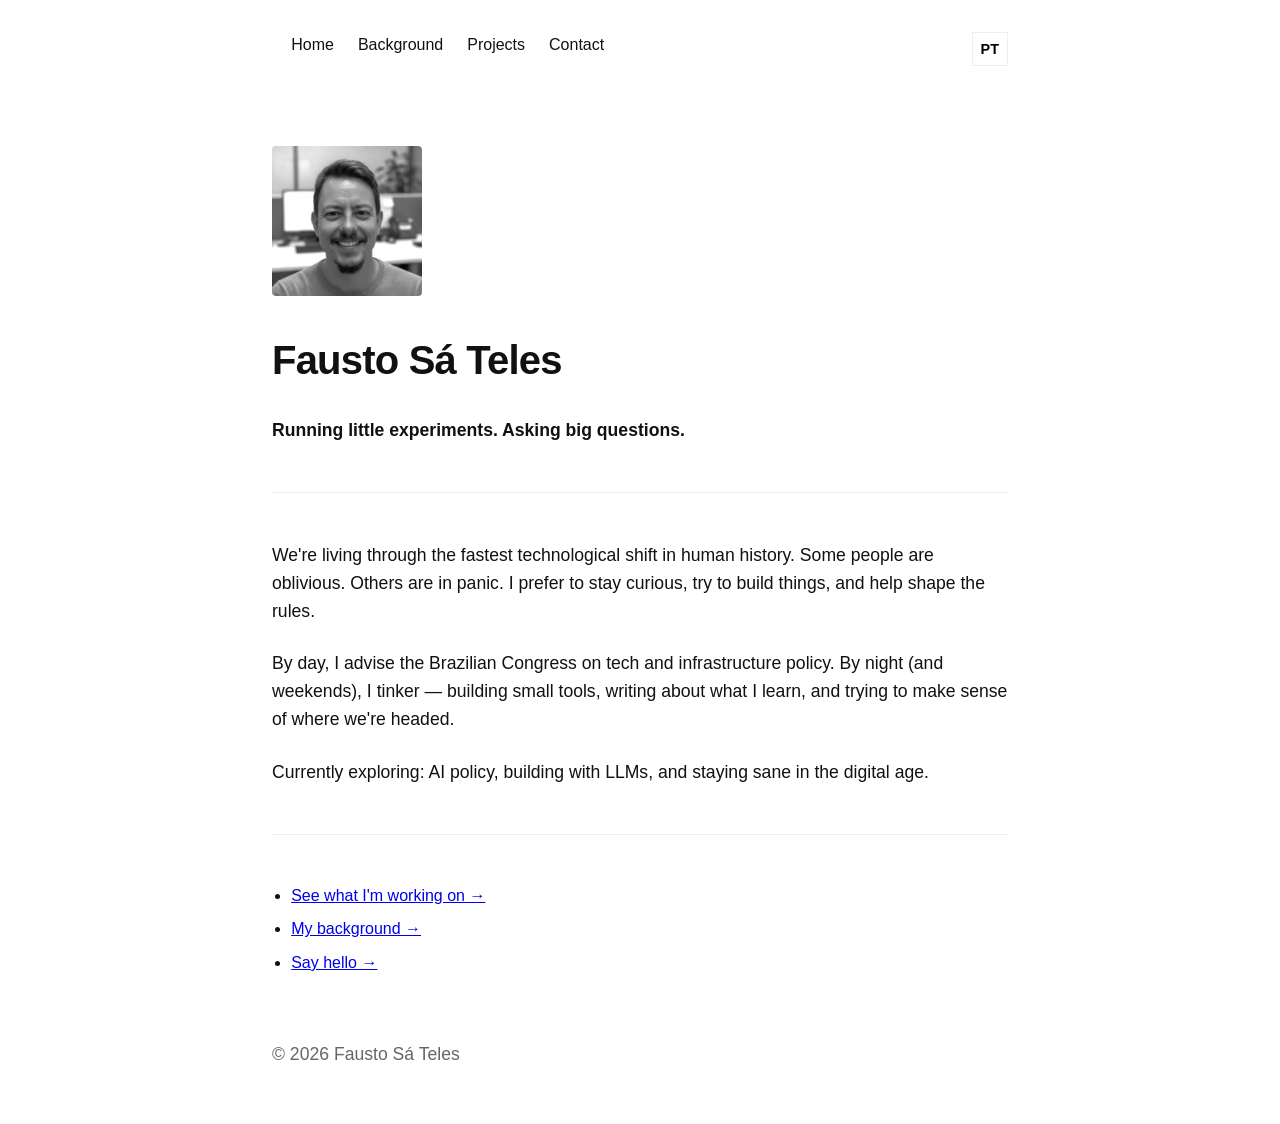
==== index.html @ 13c20692 "Initial commit: Personal website structure and content" ====
<!DOCTYPE html>
<html lang="en">
<head>
    <meta charset="UTF-8">
    <meta name="viewport" content="width=device-width, initial-scale=1.0">
    <title>Fausto Sá Teles</title>
    <meta name="description" content="Running little experiments. Asking big questions. Personal website of Fausto Sá Teles.">
    <link rel="stylesheet" href="css/style.css">
    <link rel="icon" href="images/favicon.ico">
</head>
<body>
    <header>
        <nav>
            <ul>
                <li><a href="index.html">Home</a></li>
                <li><a href="academic.html"><span data-lang="en">Background</span><span data-lang="pt">Trajetória</span></a></li>
                <li><a href="projects.html"><span data-lang="en">Projects</span><span data-lang="pt">Projetos</span></a></li>
                <li><a href="contact.html"><span data-lang="en">Contact</span><span data-lang="pt">Contato</span></a></li>
            </ul>
        </nav>
        <button id="lang-toggle" class="lang-toggle">PT</button>
    </header>

    <main>
        <section data-lang="en">
            <img src="images/fausto.JPG" alt="Fausto Sá Teles" class="profile-pic">
            <h1>Fausto Sá Teles</h1>
            <p><strong>Running little experiments. Asking big questions.</strong></p>
            <hr>
            <p>We're living through the fastest technological shift in human history. Some people are oblivious. Others are in panic. I prefer to stay curious, try to build things, and help shape the rules.</p>
            <p>By day, I advise the Brazilian Congress on tech and infrastructure policy. By night (and weekends), I tinker — building small tools, writing about what I learn, and trying to make sense of where we're headed.</p>
            <p>Currently exploring: AI policy, building with LLMs, and staying sane in the digital age.</p>
            <hr>
            <ul>
                <li><a href="projects.html">See what I'm working on →</a></li>
                <li><a href="academic.html">My background →</a></li>
                <li><a href="contact.html">Say hello →</a></li>
            </ul>
        </section>

        <section data-lang="pt">
            <img src="images/fausto.JPG" alt="Fausto Sá Teles" class="profile-pic">
            <h1>Fausto Sá Teles</h1>
            <p><strong>Pequenos experimentos. Grandes perguntas.</strong></p>
            <hr>
            <p>Estamos vivendo a transição tecnológica mais rápida da história. Algumas pessoas ignoram. Outras entram em pânico. Eu prefiro manter a curiosidade, tentar construir coisas e ajudar a moldar as regras.</p>
            <p>De dia, assessoro o Congresso brasileiro em políticas de tecnologia e infraestrutura. De noite (e fins de semana), eu experimento — construindo pequenas ferramentas, escrevendo sobre o que aprendo e tentando entender para onde estamos indo.</p>
            <p>Explorando atualmente: Política de IA, desenvolvimento com LLMs e como manter a sanidade na era digital.</p>
            <hr>
            <ul>
                <li><a href="projects.html">Veja no que estou trabalhando →</a></li>
                <li><a href="academic.html">Minha trajetória →</a></li>
                <li><a href="contact.html">Diga olá →</a></li>
            </ul>
        </section>
    </main>

    <footer>
        <p>© 2026 Fausto Sá Teles</p>
    </footer>

    <script src="js/lang.js"></script>
</body>
</html>
---- css/style.css ----
:root {
    --bg-color: #ffffff;
    --text-color: #111111;
    --accent-color: #666666;
    --border-color: #eeeeee;
    --font-family: -apple-system, BlinkMacSystemFont, "Segoe UI", Roboto, Helvetica, Arial, sans-serif, "Apple Color Emoji", "Segoe UI Emoji";
}

* {
    box-sizing: border-box;
    margin: 0;
    padding: 0;
}

body {
    background-color: var(--bg-color);
    color: var(--text-color);
    font-family: var(--font-family);
    line-height: 1.6;
    padding: 2rem;
    max-width: 800px;
    margin: 0 auto;
}

header {
    margin-bottom: 4rem;
    display: flex;
    justify-content: space-between;
    align-items: flex-start;
}

nav ul {
    list-style: none;
    display: flex;
    gap: 1.5rem;
}

nav ul li {
    margin-bottom: 0;
}

nav a {
    text-decoration: none;
    color: var(--text-color);
    font-weight: 500;
    transition: opacity 0.2s;
}

nav a:hover {
    opacity: 0.6;
}

.lang-toggle {
    cursor: pointer;
    font-weight: bold;
    font-size: 0.9rem;
    padding: 0.5rem;
    border: 1px solid var(--border-color);
    background: none;
}

main {
    min-height: 60vh;
}

h1 {
    font-size: 2.5rem;
    font-weight: 700;
    margin-bottom: 1.5rem;
    letter-spacing: -0.02em;
}

.profile-pic {
    width: 150px;
    height: 150px;
    object-fit: cover;
    border-radius: 4px;
    filter: grayscale(100%);
    margin-bottom: 2rem;
    display: block;
}

h2 {
    font-size: 1.5rem;
    margin-top: 3rem;
    margin-bottom: 1rem;
}

p {
    margin-bottom: 1.5rem;
    font-size: 1.1rem;
}

ul {
    margin-bottom: 1.5rem;
    padding-left: 1.2rem;
}

li {
    margin-bottom: 0.5rem;
}

hr {
    border: 0;
    border-top: 1px solid var(--border-color);
    margin: 3rem 0;
}

footer {
    margin-top: 4rem;
    font-size: 0.9rem;
    color: var(--accent-color);
}

blockquote {
    border-left: 3px solid var(--text-color);
    padding-left: 1.5rem;
    margin: 2rem 0;
    font-style: italic;
}

/* Language display logic */
[data-lang] {
    display: none;
}

html[lang="en"] [data-lang="en"] {
    display: block;
}

html[lang="pt"] [data-lang="pt"] {
    display: block;
}

/* Inline language elements */
span[data-lang] {
    display: none;
}

html[lang="en"] span[data-lang="en"] {
    display: inline;
}

html[lang="pt"] span[data-lang="pt"] {
    display: inline;
}

@media (max-width: 600px) {
    body {
        padding: 1.5rem;
    }
    
    header {
        flex-direction: column;
        gap: 2rem;
    }
    
    h1 {
        font-size: 2rem;
    }
}
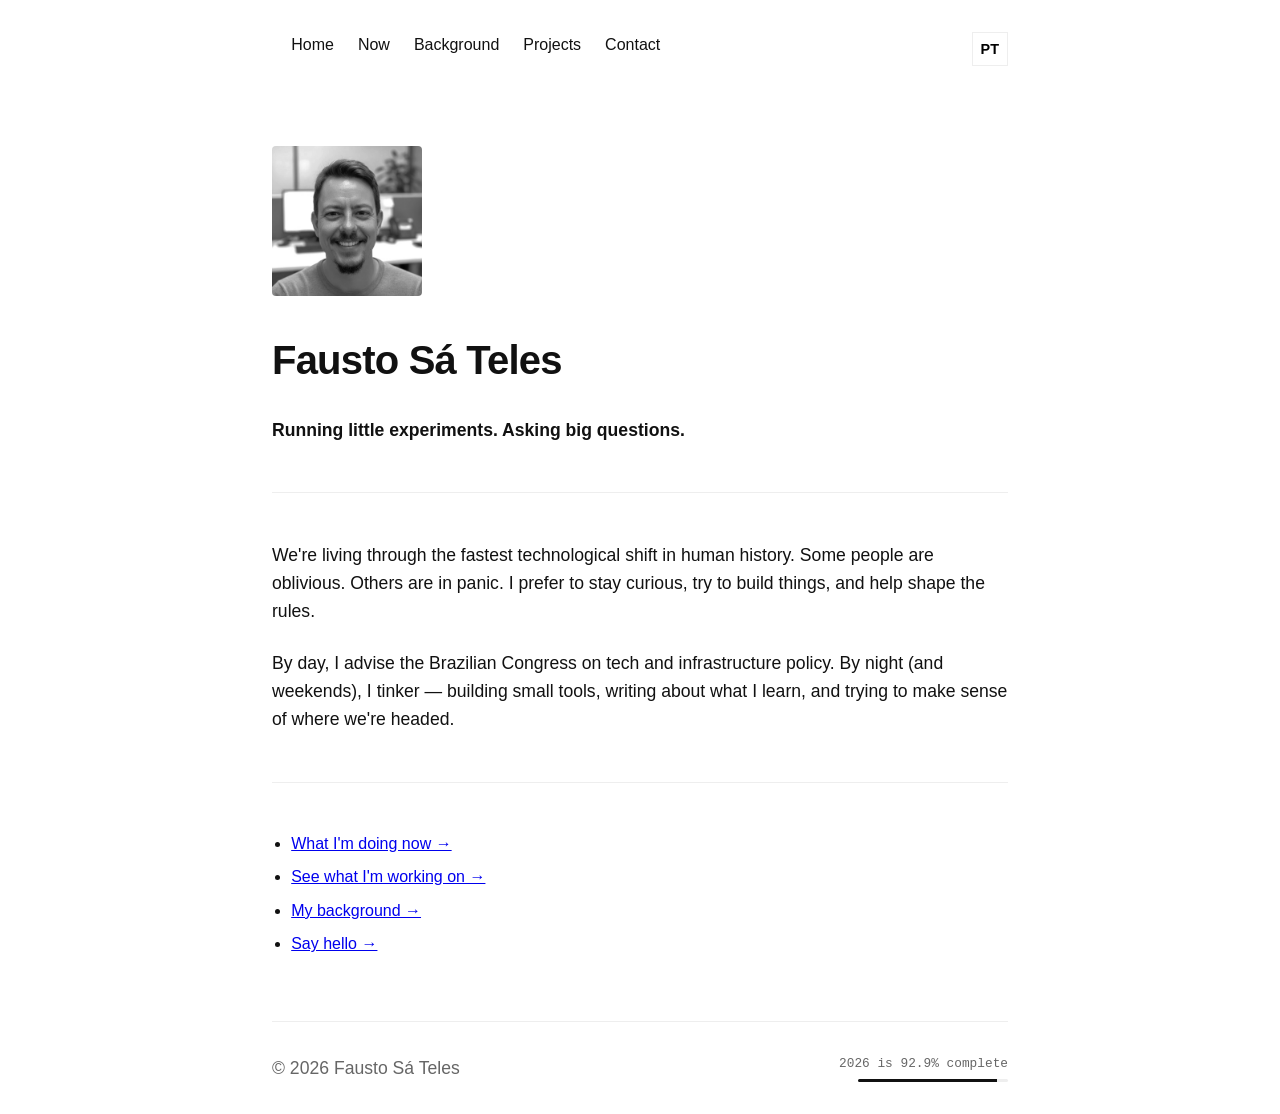
==== commit 4fd1afd5: "mais content, barra js etc" ====
--- a/index.html
+++ b/index.html
@@ -13,6 +13,7 @@
         <nav>
             <ul>
                 <li><a href="index.html">Home</a></li>
+                <li><a href="now.html"><span data-lang="en">Now</span><span data-lang="pt">Agora</span></a></li>
                 <li><a href="academic.html"><span data-lang="en">Background</span><span data-lang="pt">Trajetória</span></a></li>
                 <li><a href="projects.html"><span data-lang="en">Projects</span><span data-lang="pt">Projetos</span></a></li>
                 <li><a href="contact.html"><span data-lang="en">Contact</span><span data-lang="pt">Contato</span></a></li>
@@ -29,9 +30,10 @@
             <hr>
             <p>We're living through the fastest technological shift in human history. Some people are oblivious. Others are in panic. I prefer to stay curious, try to build things, and help shape the rules.</p>
             <p>By day, I advise the Brazilian Congress on tech and infrastructure policy. By night (and weekends), I tinker — building small tools, writing about what I learn, and trying to make sense of where we're headed.</p>
-            <p>Currently exploring: AI policy, building with LLMs, and staying sane in the digital age.</p>
+            
             <hr>
             <ul>
+                <li><a href="now.html">What I'm doing now →</a></li>
                 <li><a href="projects.html">See what I'm working on →</a></li>
                 <li><a href="academic.html">My background →</a></li>
                 <li><a href="contact.html">Say hello →</a></li>
@@ -45,9 +47,10 @@
             <hr>
             <p>Estamos vivendo a transição tecnológica mais rápida da história. Algumas pessoas ignoram. Outras entram em pânico. Eu prefiro manter a curiosidade, tentar construir coisas e ajudar a moldar as regras.</p>
             <p>De dia, assessoro o Congresso brasileiro em políticas de tecnologia e infraestrutura. De noite (e fins de semana), eu experimento — construindo pequenas ferramentas, escrevendo sobre o que aprendo e tentando entender para onde estamos indo.</p>
-            <p>Explorando atualmente: Política de IA, desenvolvimento com LLMs e como manter a sanidade na era digital.</p>
+            
             <hr>
             <ul>
+                <li><a href="now.html">O que estou fazendo agora →</a></li>
                 <li><a href="projects.html">Veja no que estou trabalhando →</a></li>
                 <li><a href="academic.html">Minha trajetória →</a></li>
                 <li><a href="contact.html">Diga olá →</a></li>
@@ -57,6 +60,12 @@
 
     <footer>
         <p>© 2026 Fausto Sá Teles</p>
+        <div class="memento-mori">
+            <span id="year-text">Loading...</span>
+            <div class="progress-bar-container">
+                <div id="year-progress" class="progress-bar"></div>
+            </div>
+        </div>
     </footer>
 
     <script src="js/lang.js"></script>
--- a/css/style.css
+++ b/css/style.css
@@ -108,8 +108,41 @@
 
 footer {
     margin-top: 4rem;
+    padding-top: 2rem;
+    border-top: 1px solid var(--border-color);
+    display: flex;
+    justify-content: space-between;
+    align-items: center;
     font-size: 0.9rem;
     color: var(--accent-color);
+}
+
+footer p {
+    margin-bottom: 0;
+}
+
+.memento-mori {
+    display: flex;
+    flex-direction: column;
+    align-items: flex-end;
+    font-family: monospace;
+    font-size: 0.8rem;
+}
+
+.progress-bar-container {
+    width: 150px;
+    height: 3px;
+    background-color: var(--border-color);
+    margin-top: 0.3rem;
+    border-radius: 2px;
+    overflow: hidden;
+}
+
+.progress-bar {
+    height: 100%;
+    background-color: var(--text-color);
+    width: 0%; /* Will be set by JS */
+    transition: width 1s ease-in-out;
 }
 
 blockquote {
@@ -154,6 +187,16 @@
         flex-direction: column;
         gap: 2rem;
     }
+
+    footer {
+        flex-direction: column;
+        align-items: flex-start;
+        gap: 1.5rem;
+    }
+
+    .memento-mori {
+        align-items: flex-start;
+    }
     
     h1 {
         font-size: 2rem;
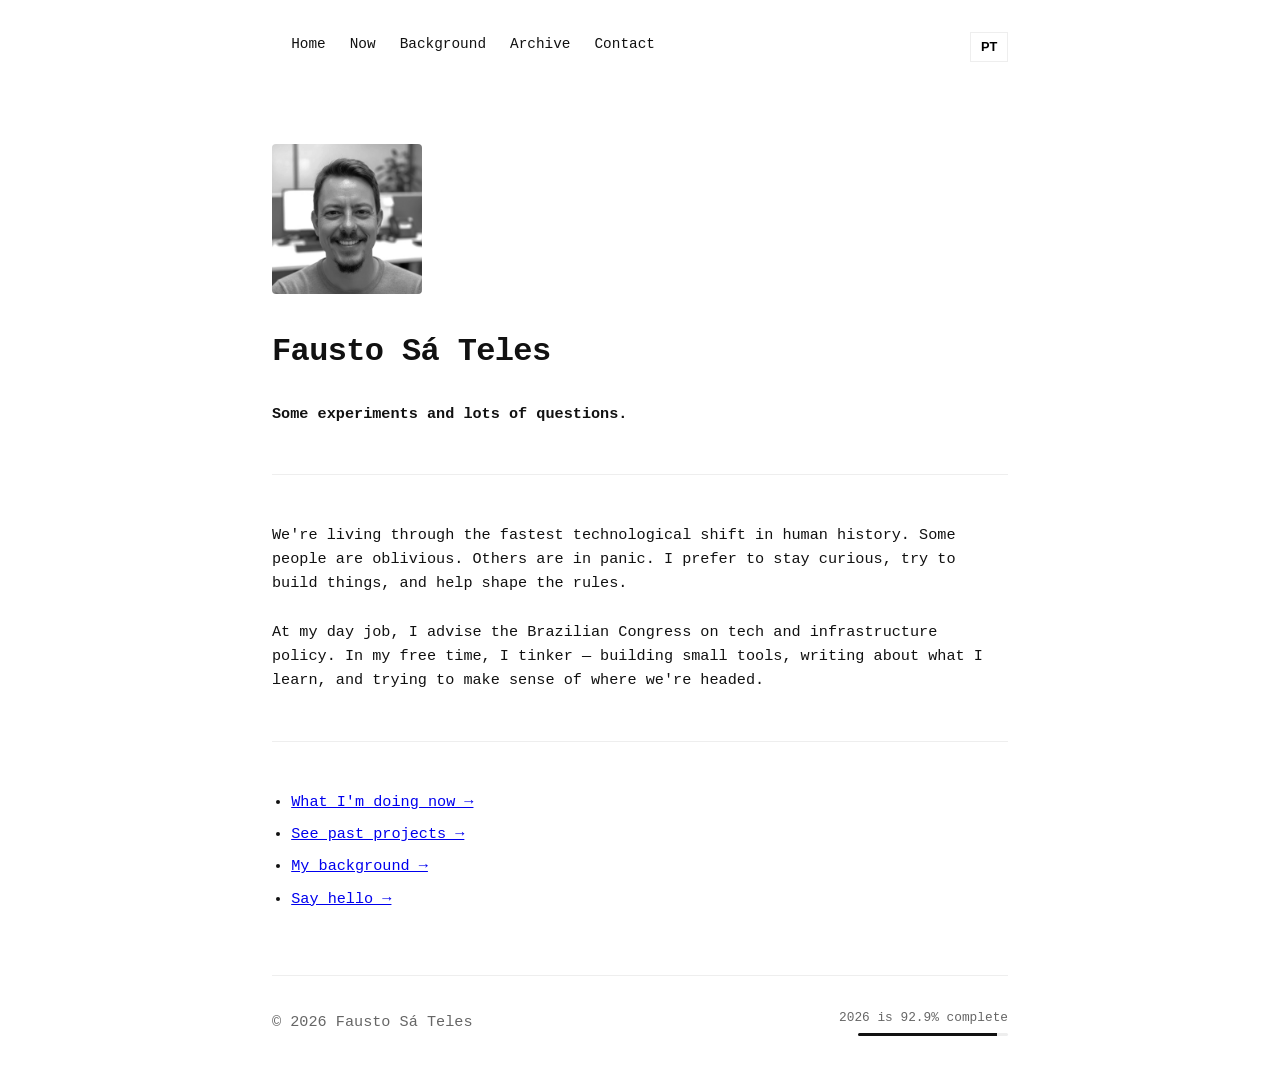
==== commit 18bee1d7: "tweaks v1 is ready" ====
--- a/index.html
+++ b/index.html
@@ -14,8 +14,8 @@
             <ul>
                 <li><a href="index.html">Home</a></li>
                 <li><a href="now.html"><span data-lang="en">Now</span><span data-lang="pt">Agora</span></a></li>
-                <li><a href="academic.html"><span data-lang="en">Background</span><span data-lang="pt">Trajetória</span></a></li>
-                <li><a href="projects.html"><span data-lang="en">Projects</span><span data-lang="pt">Projetos</span></a></li>
+                <li><a href="academic.html"><span data-lang="en">Background</span><span data-lang="pt">Acadêmico</span></a></li>
+                <li><a href="projects.html"><span data-lang="en">Archive</span><span data-lang="pt">Arquivo</span></a></li>
                 <li><a href="contact.html"><span data-lang="en">Contact</span><span data-lang="pt">Contato</span></a></li>
             </ul>
         </nav>
@@ -26,15 +26,15 @@
         <section data-lang="en">
             <img src="images/fausto.JPG" alt="Fausto Sá Teles" class="profile-pic">
             <h1>Fausto Sá Teles</h1>
-            <p><strong>Running little experiments. Asking big questions.</strong></p>
+            <p><strong>Some experiments and lots of questions.</strong></p>
             <hr>
             <p>We're living through the fastest technological shift in human history. Some people are oblivious. Others are in panic. I prefer to stay curious, try to build things, and help shape the rules.</p>
-            <p>By day, I advise the Brazilian Congress on tech and infrastructure policy. By night (and weekends), I tinker — building small tools, writing about what I learn, and trying to make sense of where we're headed.</p>
+            <p>At my day job, I advise the Brazilian Congress on tech and infrastructure policy. In my free time, I tinker — building small tools, writing about what I learn, and trying to make sense of where we're headed.</p>
             
             <hr>
             <ul>
                 <li><a href="now.html">What I'm doing now →</a></li>
-                <li><a href="projects.html">See what I'm working on →</a></li>
+                <li><a href="projects.html">See past projects →</a></li>
                 <li><a href="academic.html">My background →</a></li>
                 <li><a href="contact.html">Say hello →</a></li>
             </ul>
@@ -43,17 +43,17 @@
         <section data-lang="pt">
             <img src="images/fausto.JPG" alt="Fausto Sá Teles" class="profile-pic">
             <h1>Fausto Sá Teles</h1>
-            <p><strong>Pequenos experimentos. Grandes perguntas.</strong></p>
+            <p><strong>Alguns experimentos e várias perguntas.</strong></p>
             <hr>
-            <p>Estamos vivendo a transição tecnológica mais rápida da história. Algumas pessoas ignoram. Outras entram em pânico. Eu prefiro manter a curiosidade, tentar construir coisas e ajudar a moldar as regras.</p>
-            <p>De dia, assessoro o Congresso brasileiro em políticas de tecnologia e infraestrutura. De noite (e fins de semana), eu experimento — construindo pequenas ferramentas, escrevendo sobre o que aprendo e tentando entender para onde estamos indo.</p>
+            <p>Estamos vivendo a transição tecnológica mais rápida da história. Algumas pessoas ignoram. Outras estão em pânico. Eu prefiro manter a curiosidade, tentar construir soluções e ajudar a moldar as regras.</p>
+            <p>No trabalho, assessoro o Congresso Nacional em políticas de tecnologia e infraestrutura. No meu tempo livre, faço experimentos — construindo pequenas ferramentas, escrevendo sobre o que estou aprendendo e tentando entender para onde estamos indo.</p>
             
             <hr>
             <ul>
                 <li><a href="now.html">O que estou fazendo agora →</a></li>
-                <li><a href="projects.html">Veja no que estou trabalhando →</a></li>
+                <li><a href="projects.html">Veja projetos antigos →</a></li>
                 <li><a href="academic.html">Minha trajetória →</a></li>
-                <li><a href="contact.html">Diga olá →</a></li>
+                <li><a href="contact.html">Mande um oi →</a></li>
             </ul>
         </section>
     </main>
@@ -69,5 +69,6 @@
     </footer>
 
     <script src="js/lang.js"></script>
+    <script src="js/widget.js"></script>
 </body>
 </html>
--- a/css/style.css
+++ b/css/style.css
@@ -3,7 +3,7 @@
     --text-color: #111111;
     --accent-color: #666666;
     --border-color: #eeeeee;
-    --font-family: -apple-system, BlinkMacSystemFont, "Segoe UI", Roboto, Helvetica, Arial, sans-serif, "Apple Color Emoji", "Segoe UI Emoji";
+    --font-family: "SFMono-Regular", Consolas, "Liberation Mono", Menlo, Courier, monospace;
 }
 
 * {
@@ -20,6 +20,7 @@
     padding: 2rem;
     max-width: 800px;
     margin: 0 auto;
+    font-size: 0.95rem;
 }
 
 header {
@@ -44,6 +45,7 @@
     color: var(--text-color);
     font-weight: 500;
     transition: opacity 0.2s;
+    font-size: 0.9rem;
 }
 
 nav a:hover {
@@ -53,8 +55,8 @@
 .lang-toggle {
     cursor: pointer;
     font-weight: bold;
-    font-size: 0.9rem;
-    padding: 0.5rem;
+    font-size: 0.8rem;
+    padding: 0.4rem 0.6rem;
     border: 1px solid var(--border-color);
     background: none;
 }
@@ -64,7 +66,7 @@
 }
 
 h1 {
-    font-size: 2.5rem;
+    font-size: 2rem;
     font-weight: 700;
     margin-bottom: 1.5rem;
     letter-spacing: -0.02em;
@@ -81,14 +83,16 @@
 }
 
 h2 {
-    font-size: 1.5rem;
+    font-size: 1.2rem;
     margin-top: 3rem;
     margin-bottom: 1rem;
+    text-transform: uppercase;
+    letter-spacing: 0.05em;
 }
 
 p {
     margin-bottom: 1.5rem;
-    font-size: 1.1rem;
+    font-size: 0.95rem;
 }
 
 ul {
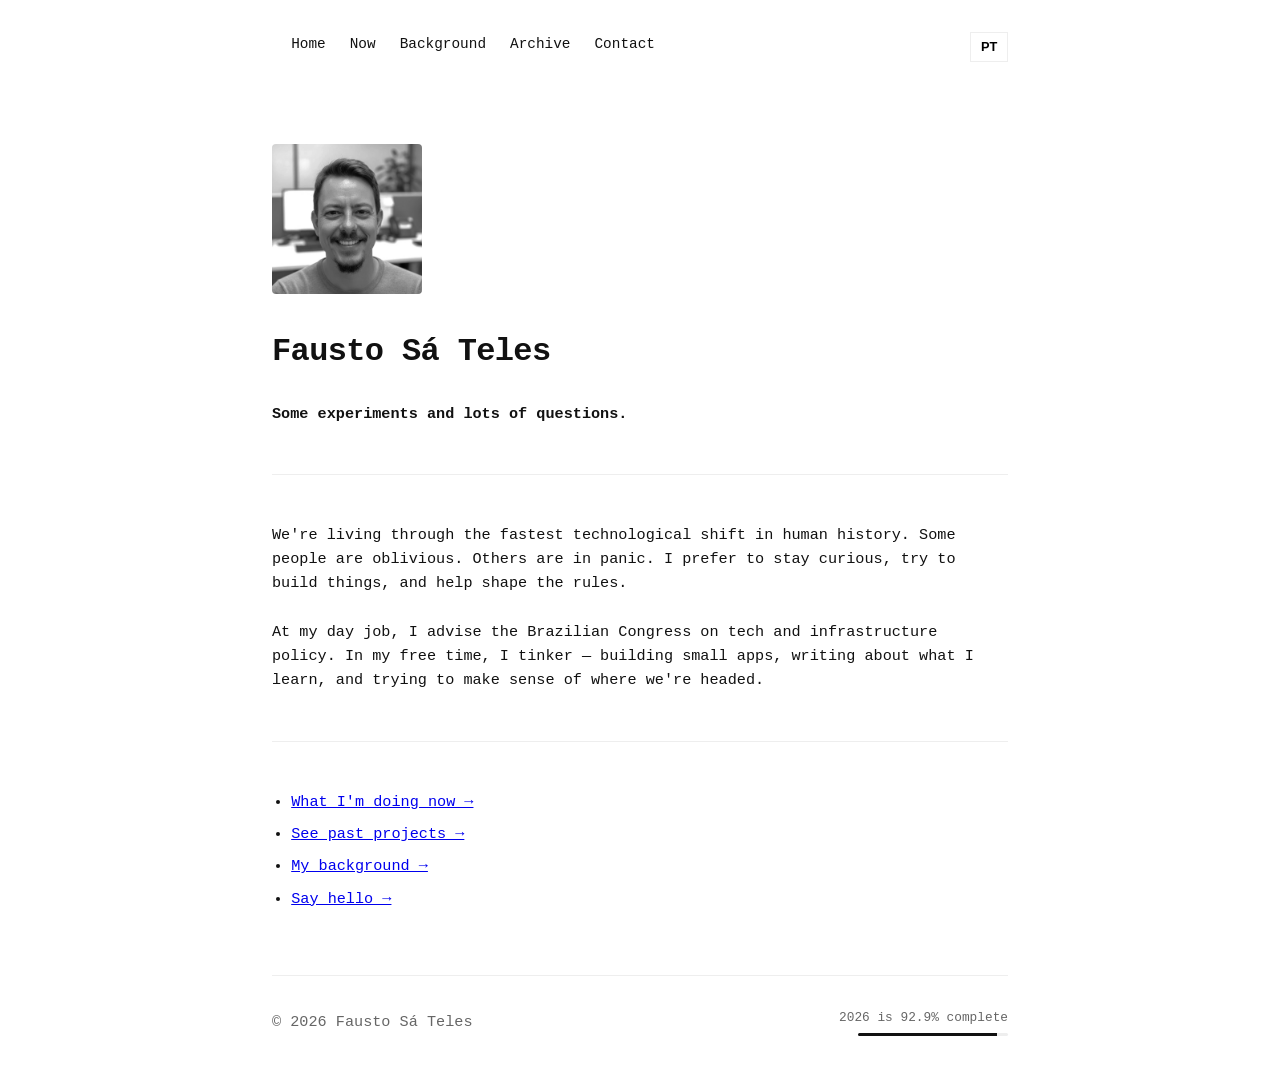
==== commit fe0a9ab3: "apps" ====
--- a/index.html
+++ b/index.html
@@ -29,7 +29,7 @@
             <p><strong>Some experiments and lots of questions.</strong></p>
             <hr>
             <p>We're living through the fastest technological shift in human history. Some people are oblivious. Others are in panic. I prefer to stay curious, try to build things, and help shape the rules.</p>
-            <p>At my day job, I advise the Brazilian Congress on tech and infrastructure policy. In my free time, I tinker — building small tools, writing about what I learn, and trying to make sense of where we're headed.</p>
+            <p>At my day job, I advise the Brazilian Congress on tech and infrastructure policy. In my free time, I tinker — building small apps, writing about what I learn, and trying to make sense of where we're headed.</p>
             
             <hr>
             <ul>
@@ -46,7 +46,7 @@
             <p><strong>Alguns experimentos e várias perguntas.</strong></p>
             <hr>
             <p>Estamos vivendo a transição tecnológica mais rápida da história. Algumas pessoas ignoram. Outras estão em pânico. Eu prefiro manter a curiosidade, tentar construir soluções e ajudar a moldar as regras.</p>
-            <p>No trabalho, assessoro o Congresso Nacional em políticas de tecnologia e infraestrutura. No meu tempo livre, faço experimentos — construindo pequenas ferramentas, escrevendo sobre o que estou aprendendo e tentando entender para onde estamos indo.</p>
+            <p>No trabalho, assessoro o Congresso Nacional em políticas de tecnologia e infraestrutura. No meu tempo livre, faço experimentos — construindo pequenas ferramentas de software, escrevendo sobre o que estou aprendendo e tentando entender para onde estamos indo.</p>
             
             <hr>
             <ul>
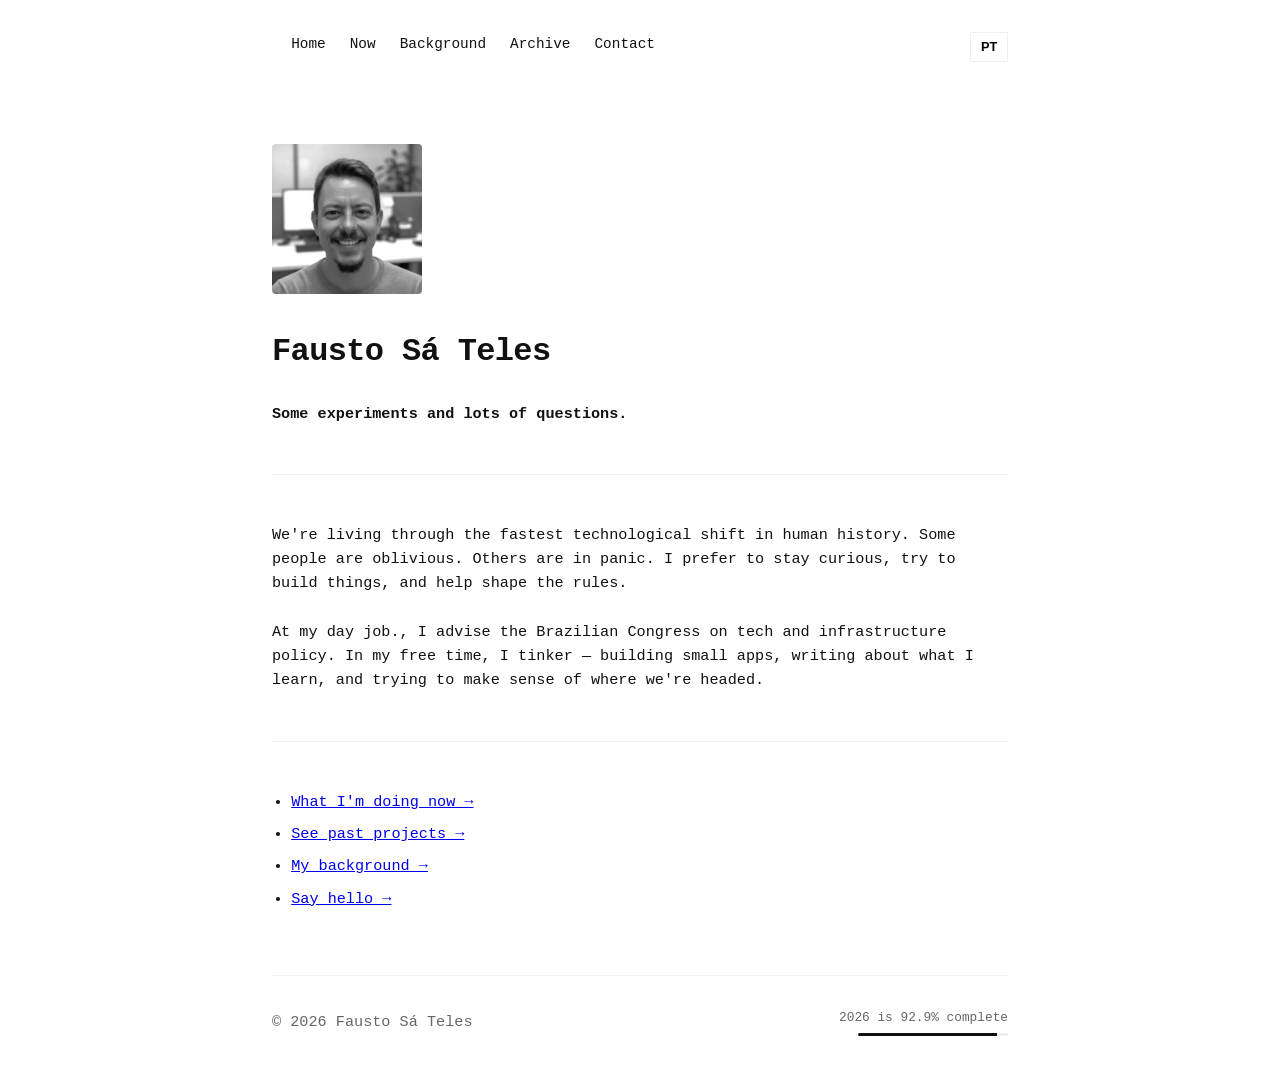
==== commit b49d4895: "content adjustments" ====
--- a/index.html
+++ b/index.html
@@ -6,7 +6,6 @@
     <title>Fausto Sá Teles</title>
     <meta name="description" content="Running little experiments. Asking big questions. Personal website of Fausto Sá Teles.">
     <link rel="stylesheet" href="css/style.css">
-    <link rel="icon" href="images/favicon.ico">
 </head>
 <body>
     <header>
@@ -29,7 +28,7 @@
             <p><strong>Some experiments and lots of questions.</strong></p>
             <hr>
             <p>We're living through the fastest technological shift in human history. Some people are oblivious. Others are in panic. I prefer to stay curious, try to build things, and help shape the rules.</p>
-            <p>At my day job, I advise the Brazilian Congress on tech and infrastructure policy. In my free time, I tinker — building small apps, writing about what I learn, and trying to make sense of where we're headed.</p>
+            <p>At my day job., I advise the Brazilian Congress on tech and infrastructure policy. In my free time, I tinker — building small apps, writing about what I learn, and trying to make sense of where we're headed.</p>
             
             <hr>
             <ul>
@@ -43,10 +42,10 @@
         <section data-lang="pt">
             <img src="images/fausto.JPG" alt="Fausto Sá Teles" class="profile-pic">
             <h1>Fausto Sá Teles</h1>
-            <p><strong>Alguns experimentos e várias perguntas.</strong></p>
+            <p><strong>Alguns experimentos e muitas perguntas.</strong></p>
             <hr>
             <p>Estamos vivendo a transição tecnológica mais rápida da história. Algumas pessoas ignoram. Outras estão em pânico. Eu prefiro manter a curiosidade, tentar construir soluções e ajudar a moldar as regras.</p>
-            <p>No trabalho, assessoro o Congresso Nacional em políticas de tecnologia e infraestrutura. No meu tempo livre, faço experimentos — construindo pequenas ferramentas de software, escrevendo sobre o que estou aprendendo e tentando entender para onde estamos indo.</p>
+            <p>No trabalho, assessoro o Congresso Nacional em políticas de tecnologia e infraestrutura. No meu tempo livre, faço pequenos experimentos — criando ferramentas de software, escrevendo sobre o que estou aprendendo e tentando entender para onde estamos indo.</p>
             
             <hr>
             <ul>
